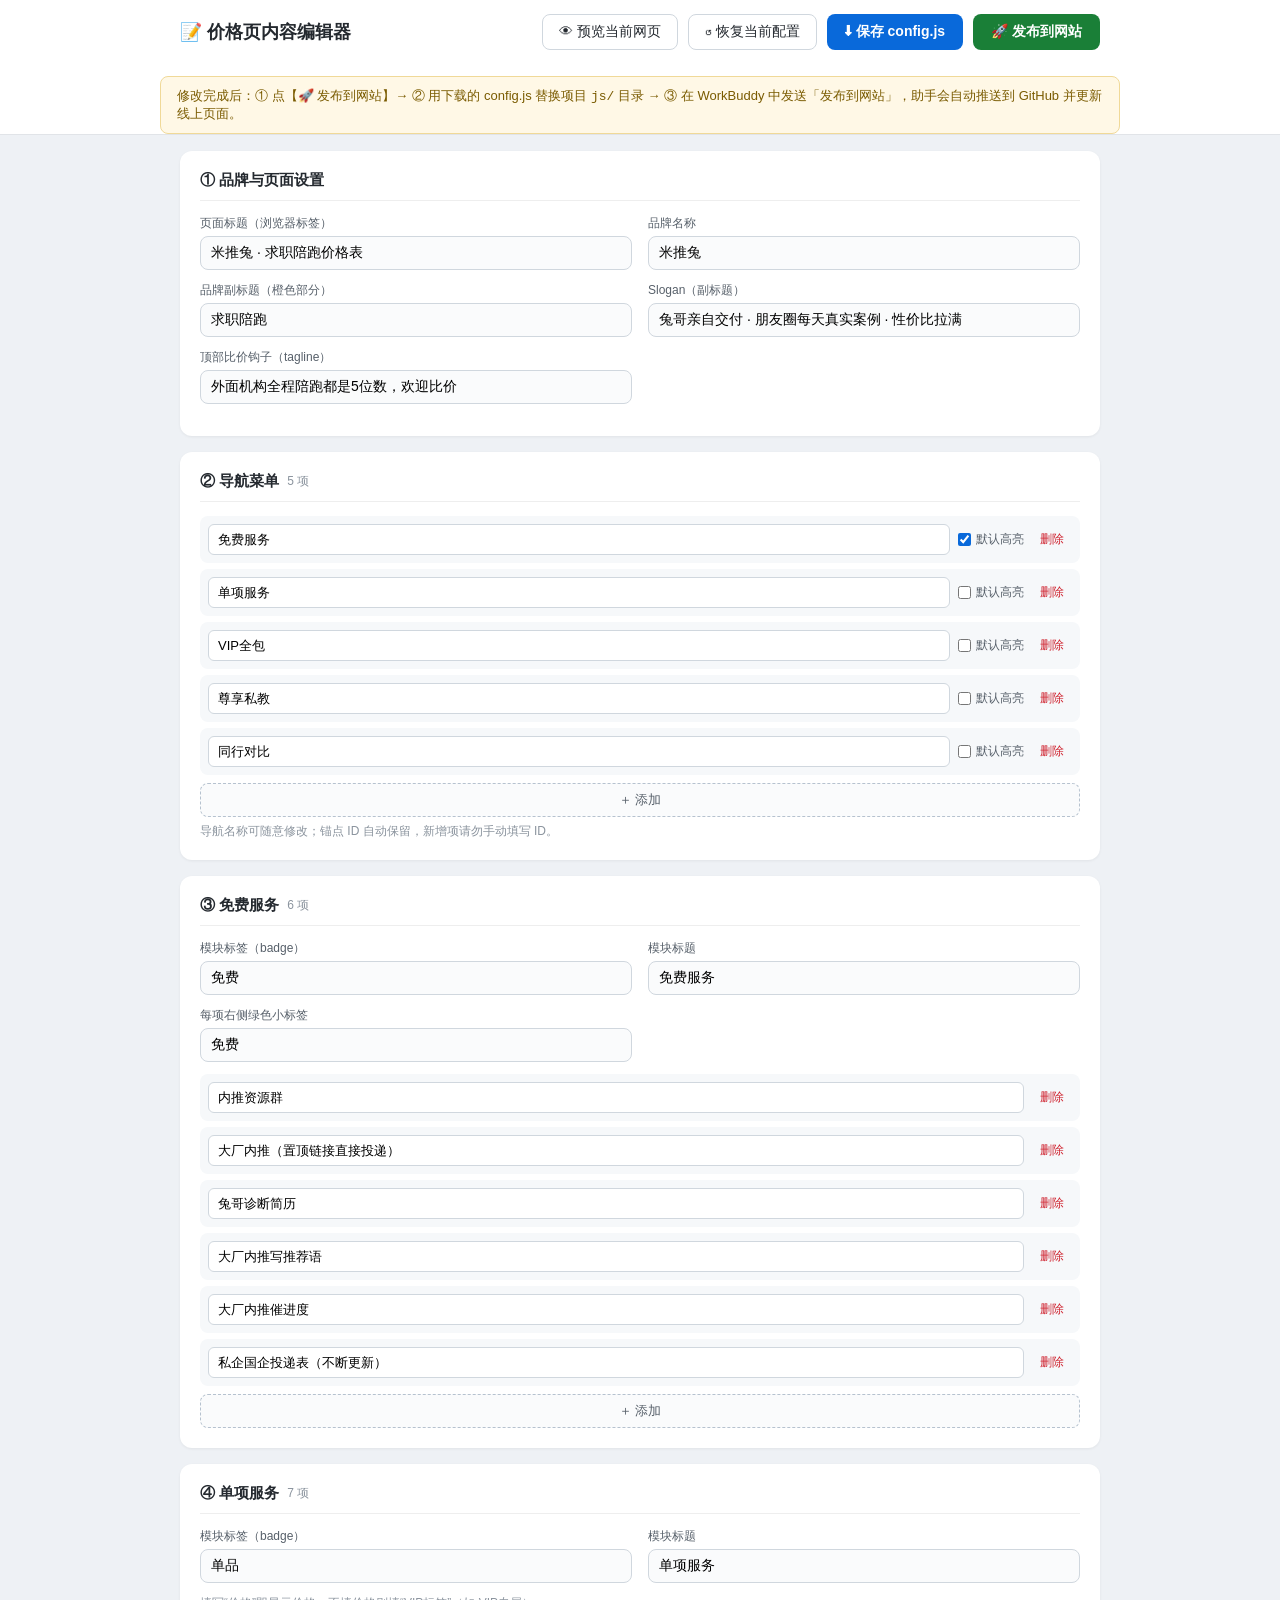
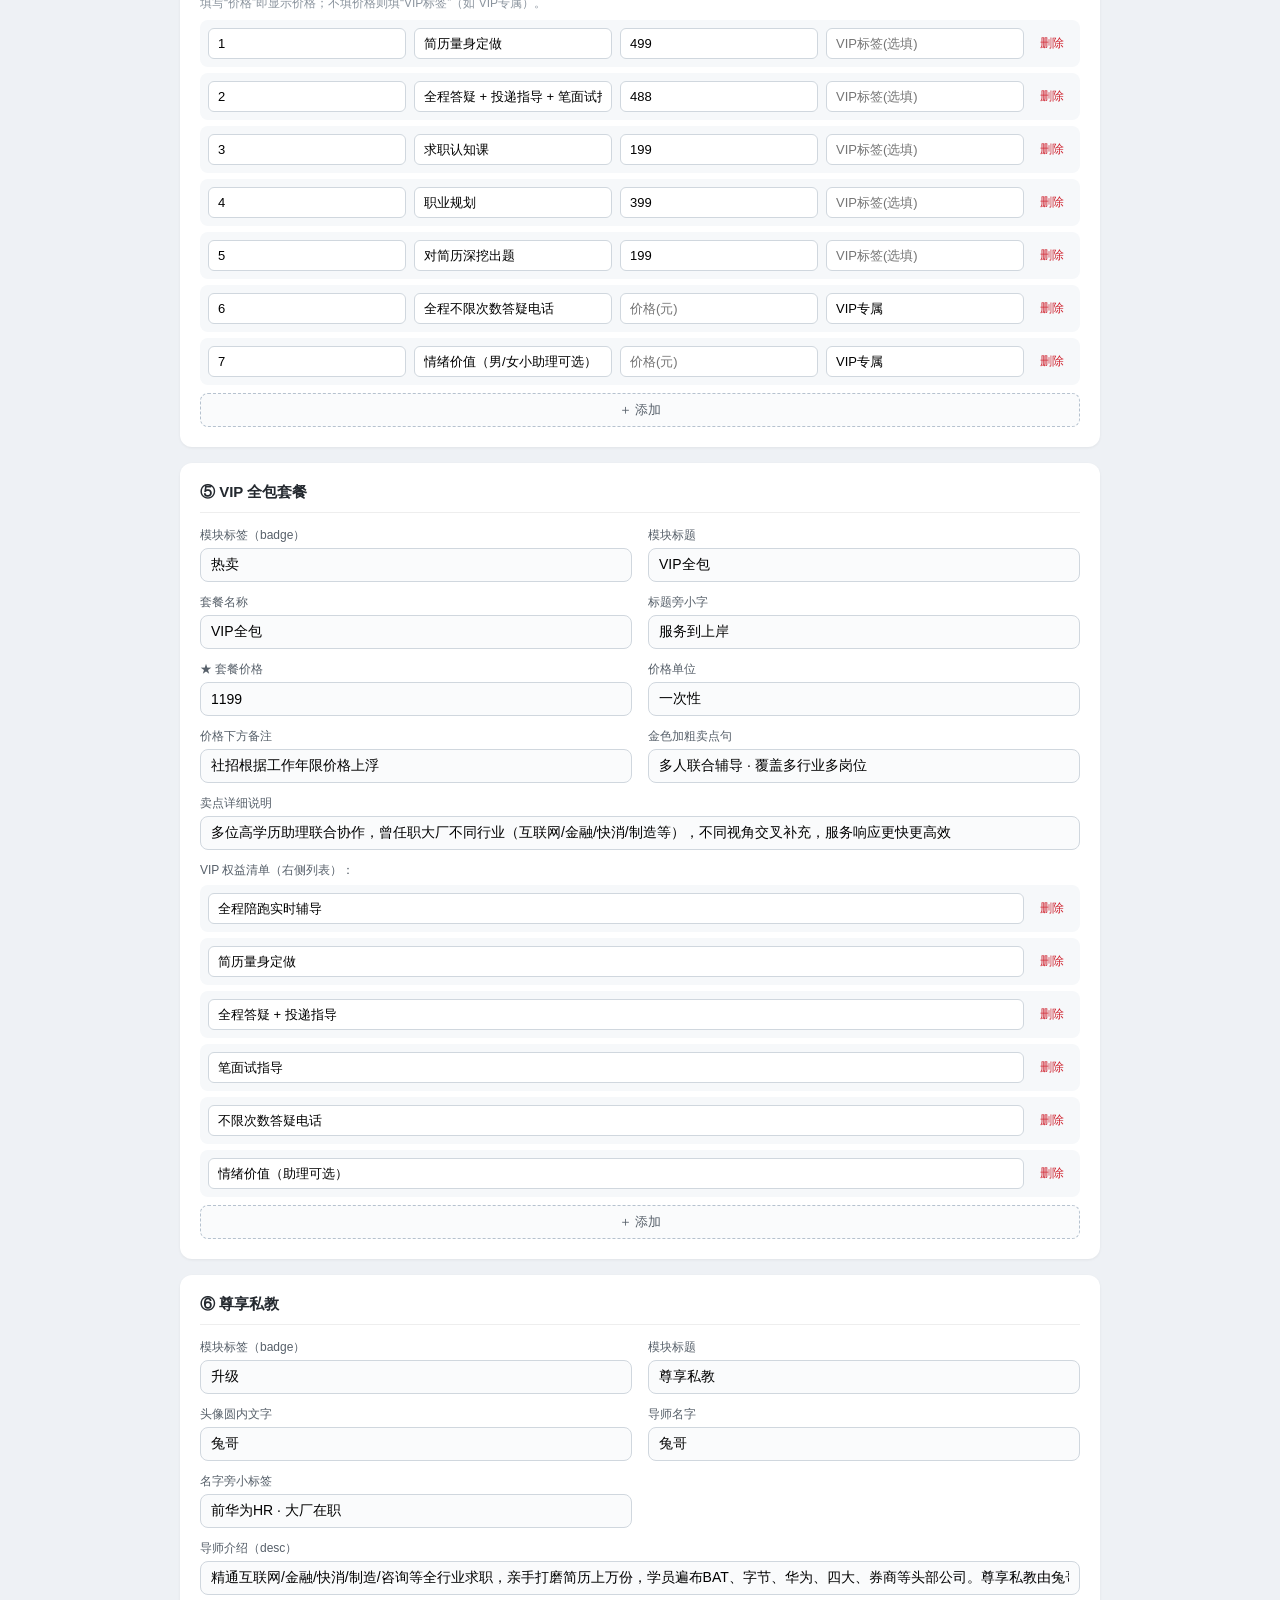
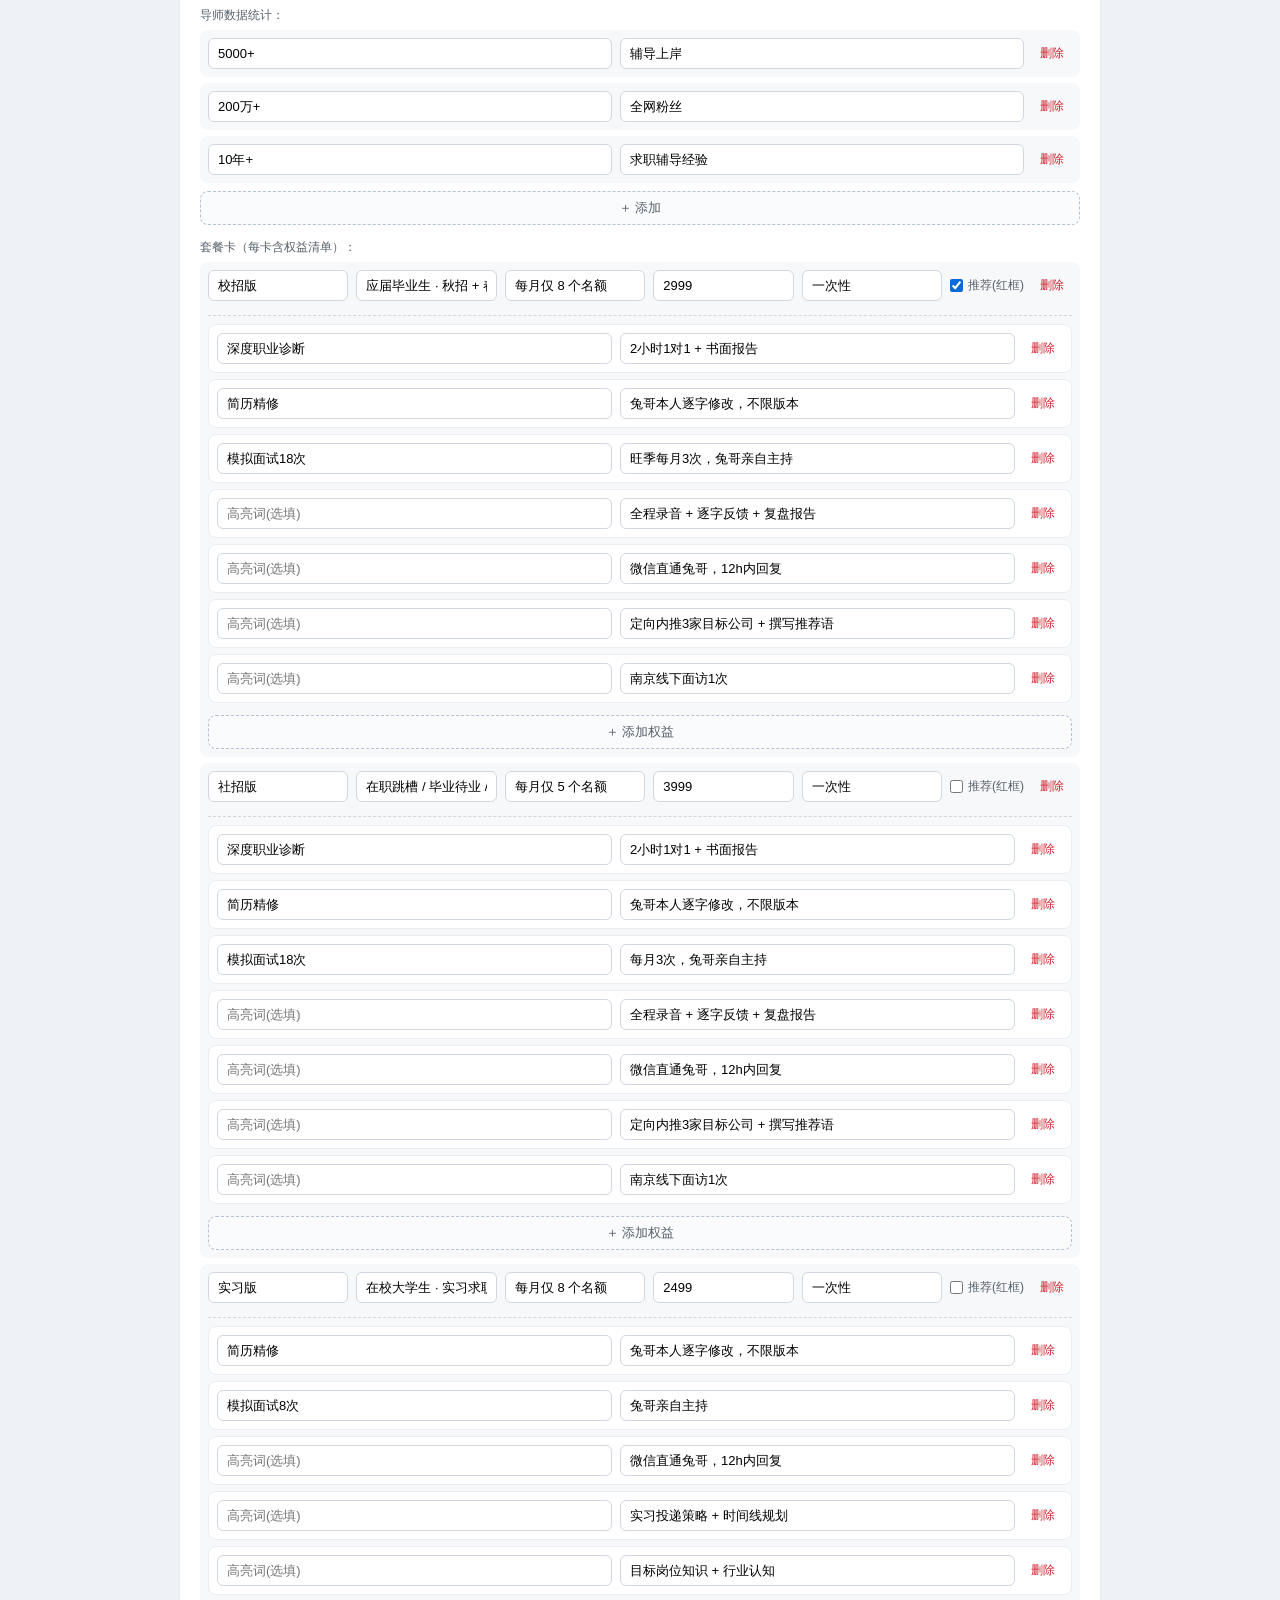
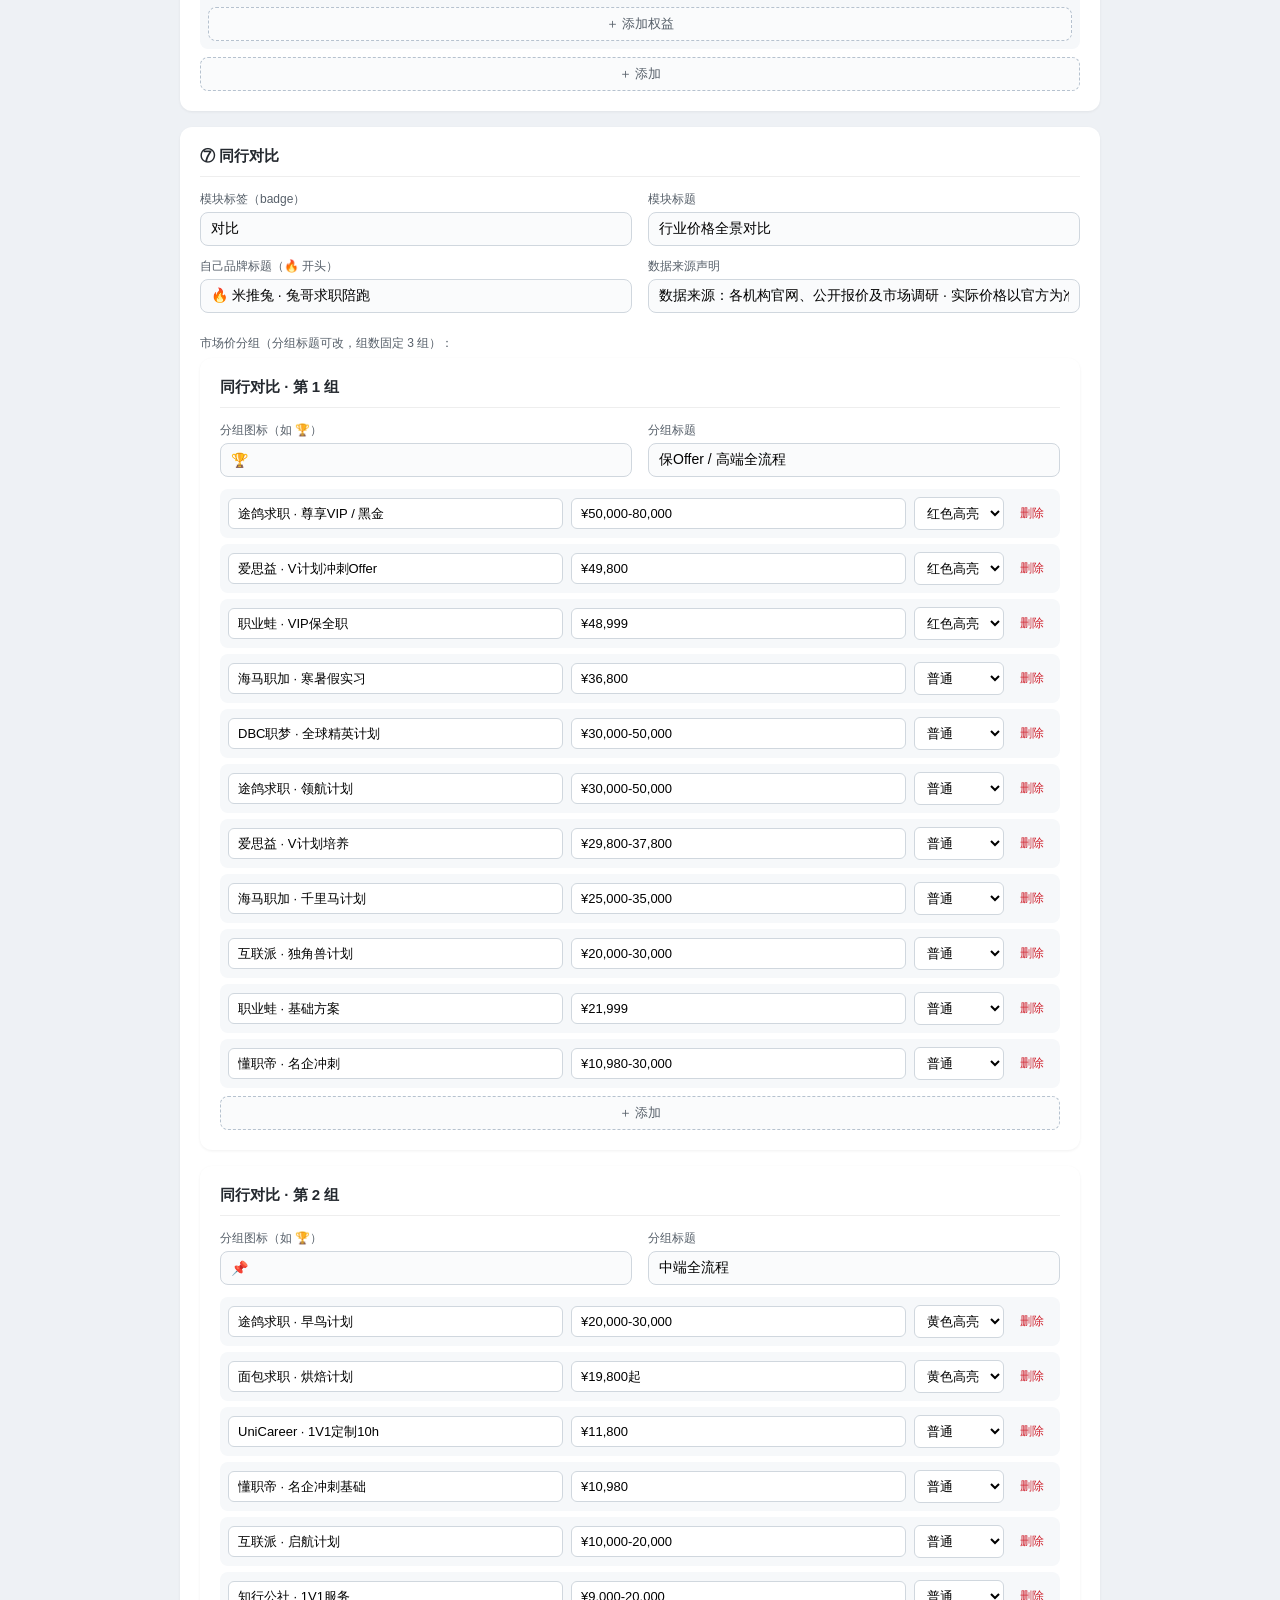
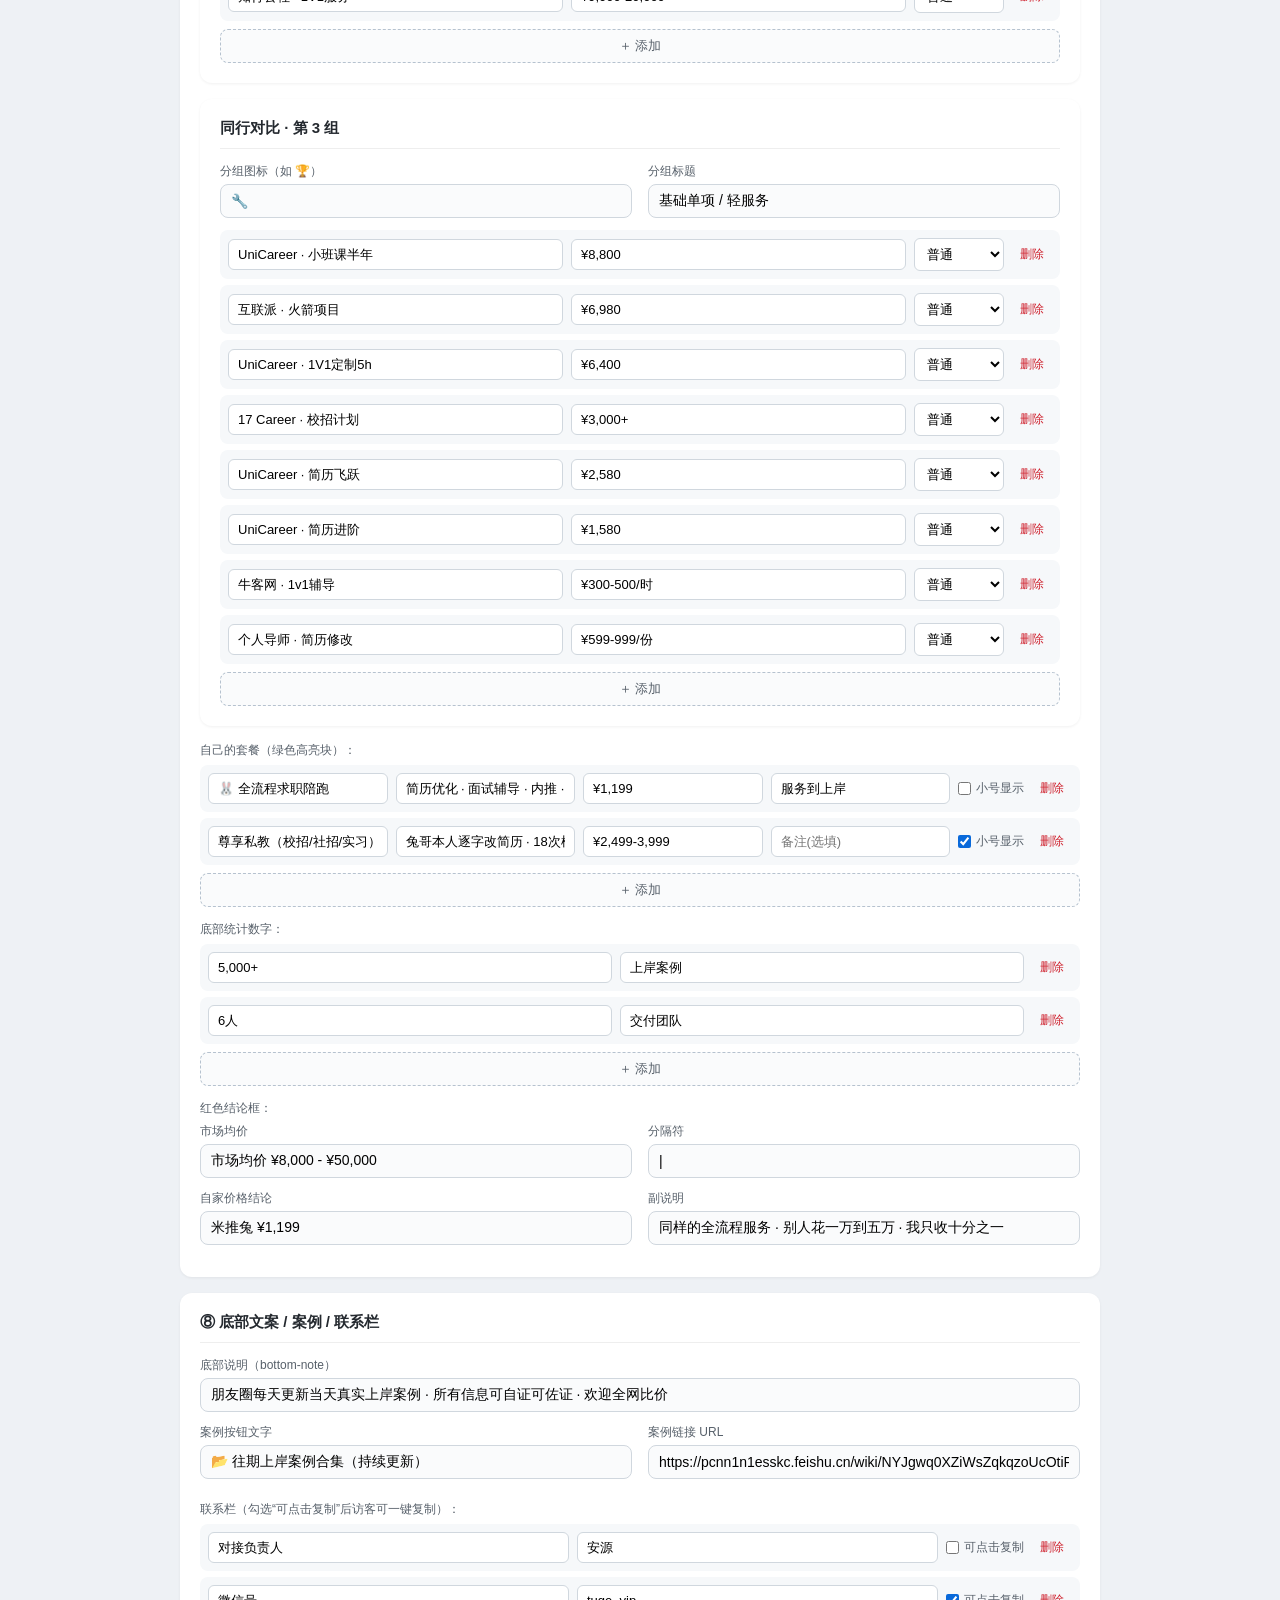
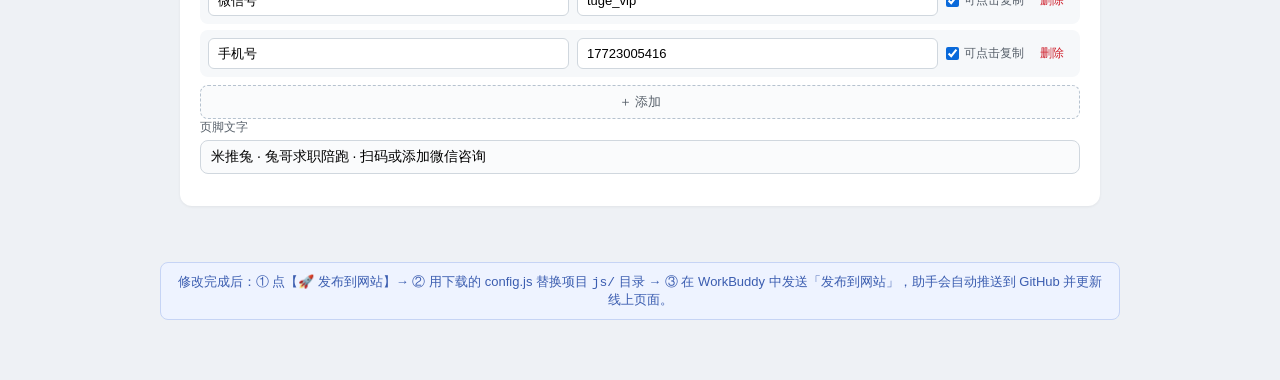
==== admin.html @ 8339d7bf "初始发布：求职服务价格页（内容/样式/交互分离 + 可视化编辑器）" ====
<!DOCTYPE html>
<html lang="zh-CN">
<head>
<meta charset="UTF-8">
<meta name="viewport" content="width=device-width, initial-scale=1.0">
<title>价格页 · 内容编辑器</title>
<style>
  * { margin: 0; padding: 0; box-sizing: border-box; }
  body { font-family: -apple-system, BlinkMacSystemFont, 'PingFang SC', 'Microsoft YaHei', sans-serif; background: #eef1f5; color: #24292f; padding-bottom: 60px; }
  .topbar { background: #fff; border-bottom: 1px solid #e1e4e8; position: sticky; top: 0; z-index: 10; }
  .topbar-inner { max-width: 960px; margin: 0 auto; padding: 14px 20px; display: flex; align-items: center; justify-content: space-between; gap: 12px; flex-wrap: wrap; }
  .topbar h1 { font-size: 18px; font-weight: 700; }
  .actions { display: flex; gap: 10px; flex-wrap: wrap; }
  .hint { max-width: 960px; margin: 12px auto 0; padding: 10px 16px; background: #fff8e6; border: 1px solid #f0d998; border-radius: 8px; font-size: 13px; color: #7a5b00; }
  .hint.bottom { margin: 24px auto 0; text-align: center; background: #eef3ff; border-color: #c6d4f5; color: #3b5db0; }
  main { max-width: 960px; margin: 0 auto; padding: 16px 20px; }
  .card { background: #fff; border-radius: 12px; padding: 20px; margin-bottom: 16px; box-shadow: 0 1px 3px rgba(0,0,0,0.06); }
  .card h2 { font-size: 15px; font-weight: 700; margin-bottom: 14px; padding-bottom: 10px; border-bottom: 1px solid #eee; display: flex; align-items: center; gap: 8px; }
  .card h2 .count { font-size: 12px; color: #8b949e; font-weight: 400; }
  .f-row { margin-bottom: 12px; }
  .f-row label { display: block; font-size: 12px; color: #57606a; margin-bottom: 4px; }
  .f-row input[type="text"], .f-row input[type="number"], .f-row input[type="url"] { width: 100%; padding: 8px 10px; border: 1px solid #d0d7de; border-radius: 8px; font-size: 14px; background: #fafbfc; }
  .f-row input:focus { outline: none; border-color: #0969da; background: #fff; box-shadow: 0 0 0 3px rgba(9,105,218,0.12); }
  .f-grid { display: grid; grid-template-columns: 1fr 1fr; gap: 0 16px; }
  .arr-item { display: flex; gap: 8px; align-items: center; background: #f6f8fa; border-radius: 8px; padding: 8px; margin-bottom: 6px; flex-wrap: wrap; }
  .arr-item input[type="text"], .arr-item input[type="number"] { flex: 1; min-width: 90px; padding: 7px 9px; border: 1px solid #d0d7de; border-radius: 6px; font-size: 13px; background: #fff; }
  .arr-item select { padding: 7px 8px; border: 1px solid #d0d7de; border-radius: 6px; font-size: 13px; background: #fff; }
  .arr-item .chk { display: inline-flex; align-items: center; gap: 5px; font-size: 12px; color: #57606a; white-space: nowrap; }
  .arr-item .chk input { accent-color: #0969da; }
  .arr-item .id-tag { font-size: 11px; color: #8b949e; background: #eaeef2; padding: 3px 8px; border-radius: 5px; white-space: nowrap; }
  .arr-item .del { border: none; background: none; color: #cf222e; font-size: 12px; cursor: pointer; padding: 4px 8px; border-radius: 6px; white-space: nowrap; }
  .arr-item .del:hover { background: #ffeef0; }
  .arr-item .nest { width: 100%; margin-top: 6px; padding-top: 8px; border-top: 1px dashed #d0d7de; }
  .arr-item .nest .arr-item { background: #fff; border: 1px solid #eaeef2; }
  .add { width: 100%; margin-top: 2px; padding: 7px; border: 1px dashed #b6c2cf; border-radius: 8px; background: #fafbfc; color: #57606a; font-size: 13px; cursor: pointer; }
  .add:hover { border-color: #0969da; color: #0969da; background: #f3f8ff; }
  .add.sub { margin-top: 6px; }
  button.primary { background: #0969da; color: #fff; border: none; padding: 9px 18px; border-radius: 8px; font-size: 14px; font-weight: 600; cursor: pointer; }
  button.primary:hover { background: #0860c9; }
  button.publish { background: #1a7f37; color: #fff; border: none; padding: 9px 18px; border-radius: 8px; font-size: 14px; font-weight: 600; cursor: pointer; }
  button.publish:hover { background: #116d2f; }
  button.secondary { background: #fff; color: #24292f; border: 1px solid #d0d7de; padding: 8px 16px; border-radius: 8px; font-size: 14px; cursor: pointer; }
  button.secondary:hover { background: #f6f8fa; }
  .errors { max-width: 960px; margin: 14px auto 0; padding: 12px 16px; background: #ffebe9; border: 1px solid #f6c1be; border-radius: 8px; font-size: 13px; color: #b62324; }
  .errors li { margin-left: 18px; line-height: 1.8; }
  .okmsg { max-width: 960px; margin: 14px auto 0; padding: 12px 16px; background: #dafbe1; border: 1px solid #aceebb; border-radius: 8px; font-size: 13px; color: #1a7f37; line-height: 1.9; }
  .okmsg code { background: #f0f5f1; padding: 1px 6px; border-radius: 4px; font-size: 12px; }
  @media (max-width: 640px) { .f-grid { grid-template-columns: 1fr; } .arr-item input { min-width: 100%; } }
</style>
</head>
<body>

<header class="topbar">
  <div class="topbar-inner">
    <h1>📝 价格页内容编辑器</h1>
    <div class="actions">
      <button type="button" id="btnPreview" class="secondary">👁 预览当前网页</button>
      <button type="button" id="btnRestore" class="secondary">↺ 恢复当前配置</button>
      <button type="button" id="btnGenerate" class="primary">⬇ 保存 config.js</button>
      <button type="button" id="btnPublish" class="publish">🚀 发布到网站</button>
    </div>
  </div>
  <div class="hint">修改完成后：① 点【🚀 发布到网站】→ ② 用下载的 config.js 替换项目 <code>js/</code> 目录 → ③ 在 WorkBuddy 中发送「发布到网站」，助手会自动推送到 GitHub 并更新线上页面。</div>
</header>

<div id="errors" class="errors" hidden></div>
<div id="okmsg" class="okmsg" hidden></div>

<main id="form"></main>

<footer class="hint bottom">修改完成后：① 点【🚀 发布到网站】→ ② 用下载的 config.js 替换项目 <code>js/</code> 目录 → ③ 在 WorkBuddy 中发送「发布到网站」，助手会自动推送到 GitHub 并更新线上页面。</footer>

<script src="js/config.js"></script>
<script src="js/admin.js"></script>
</body>
</html>
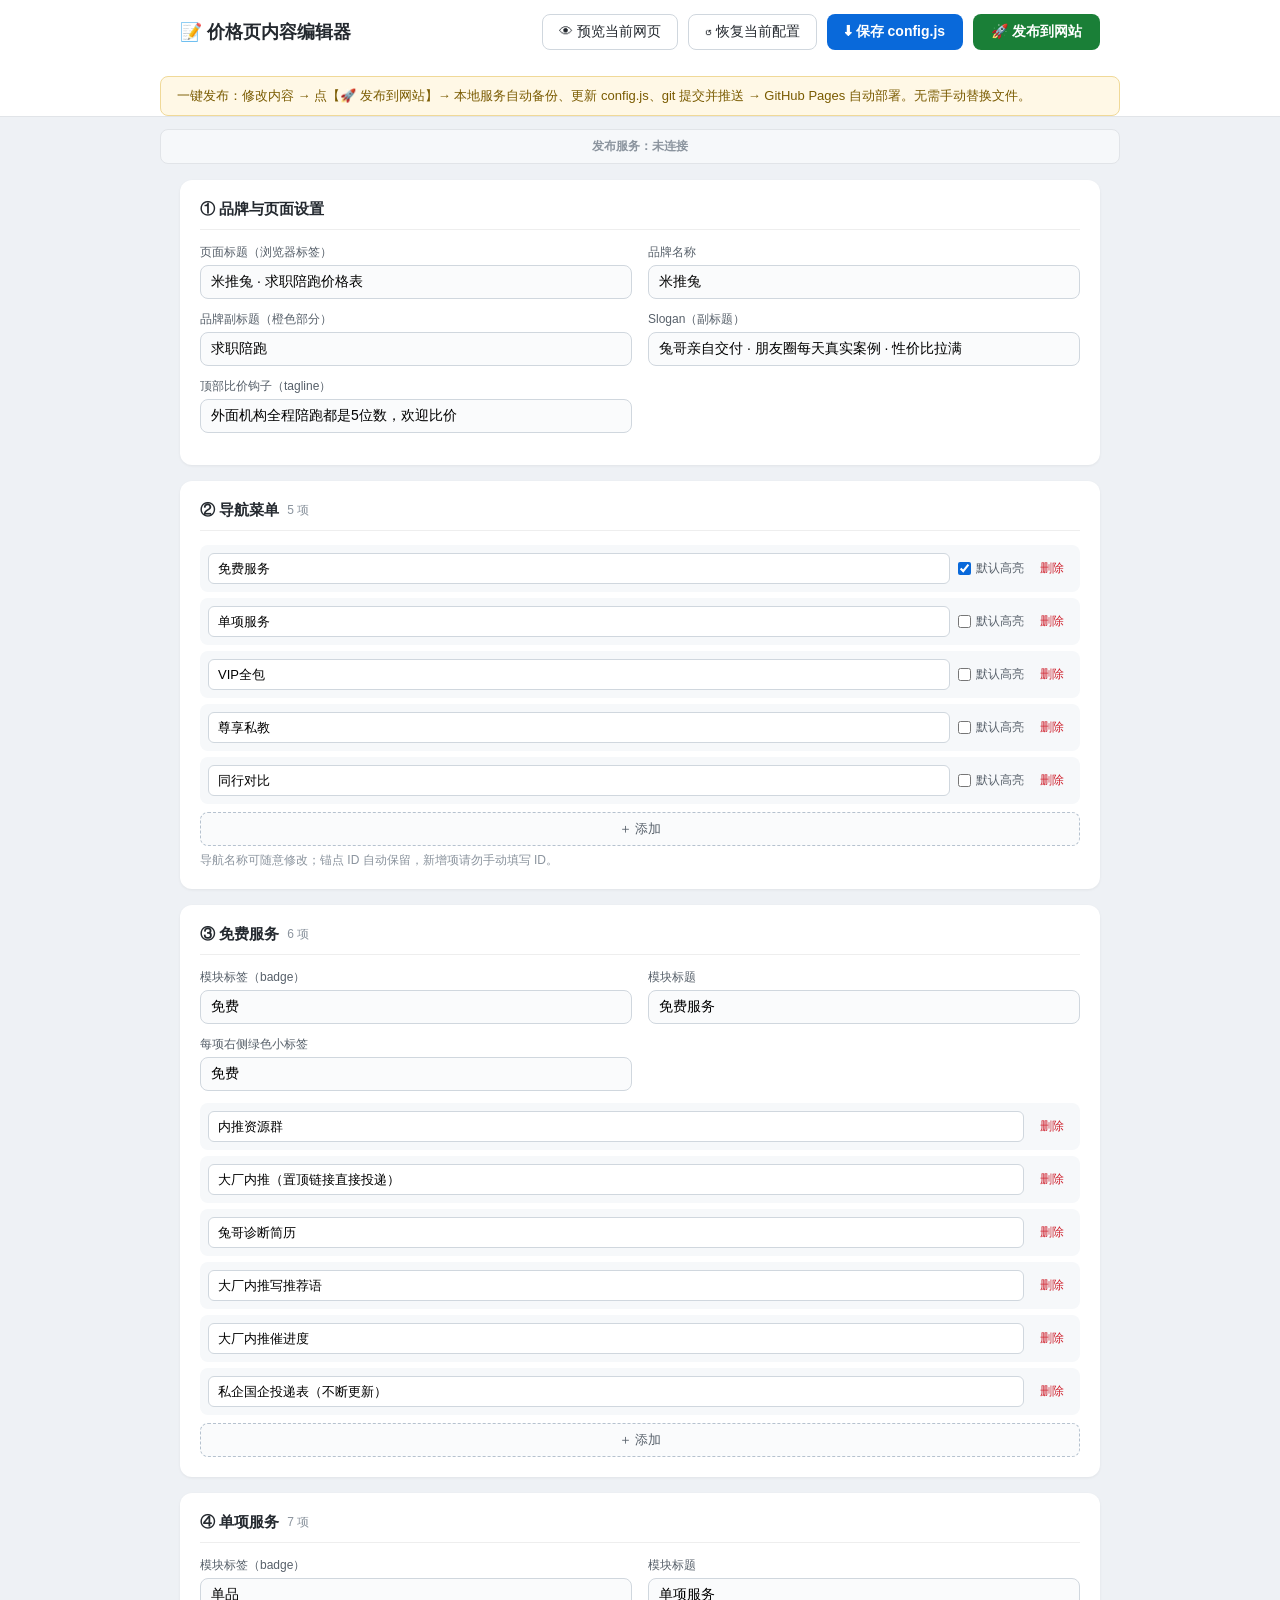
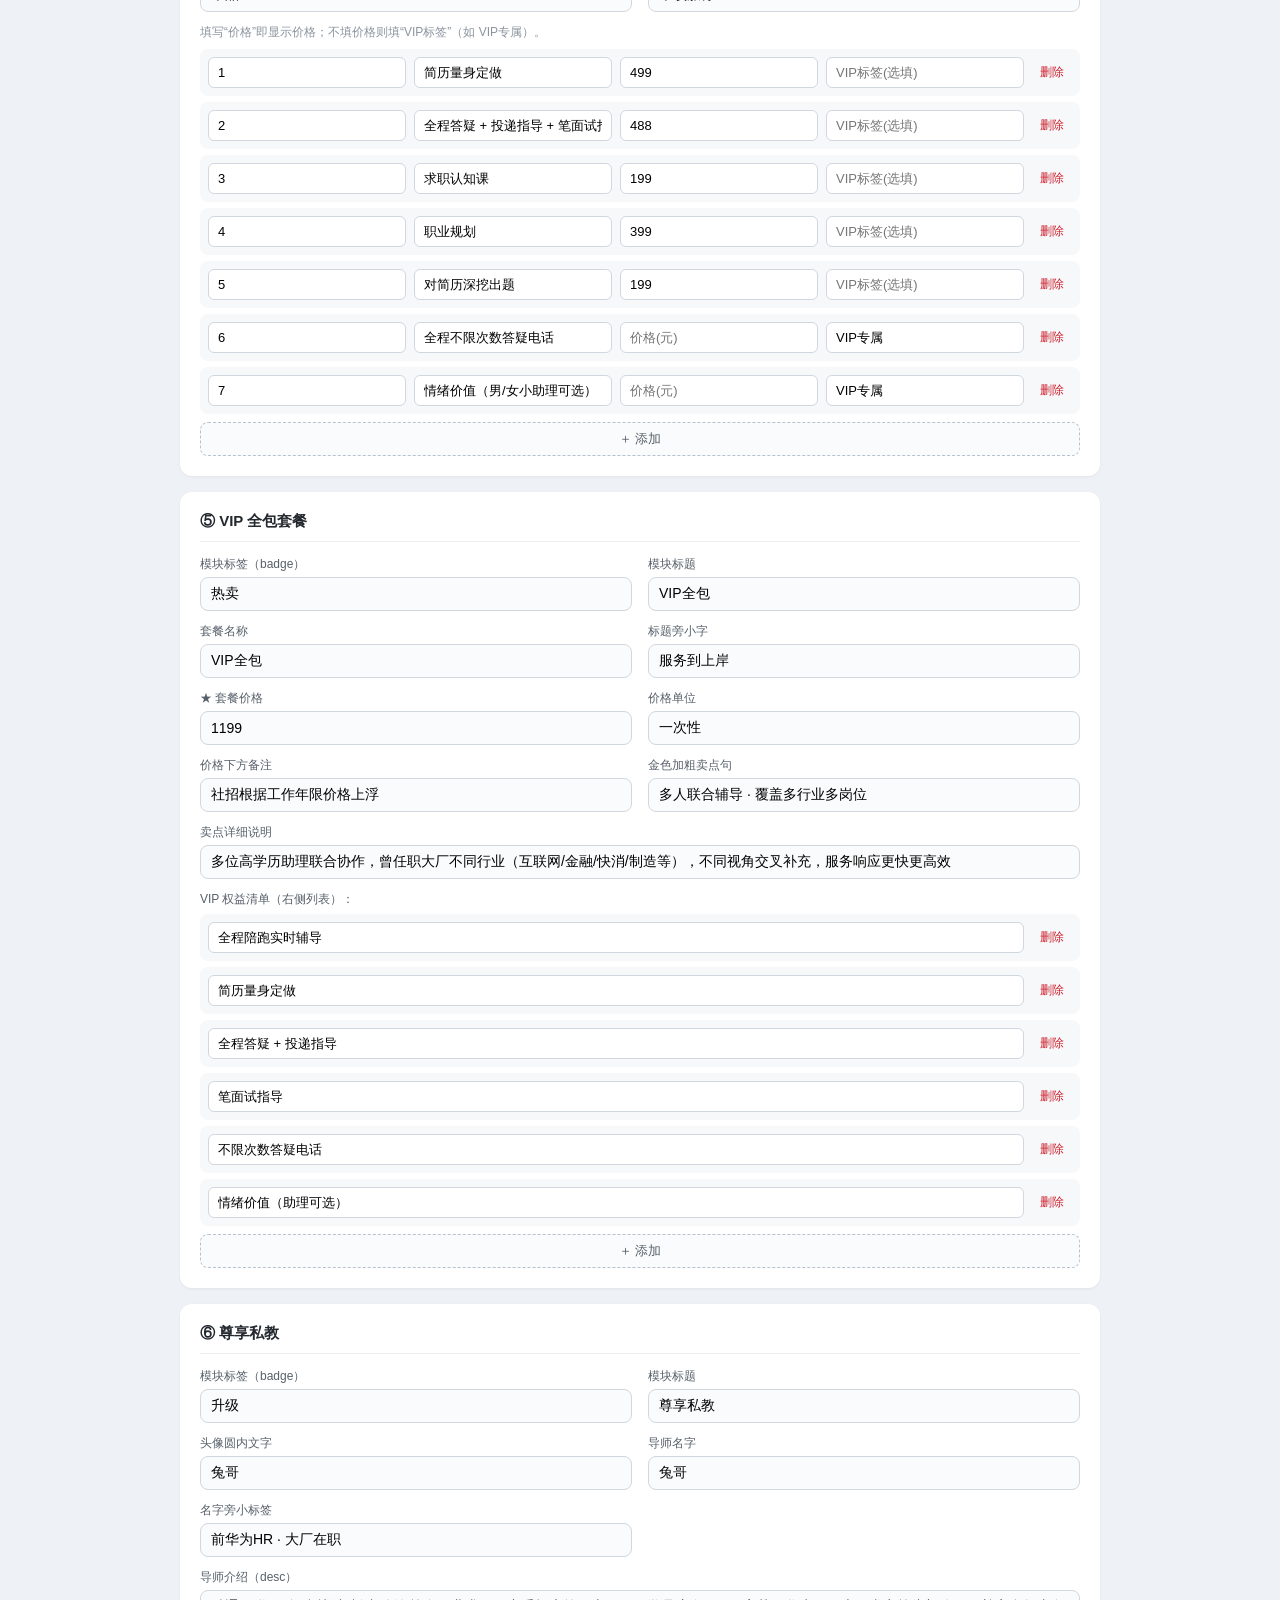
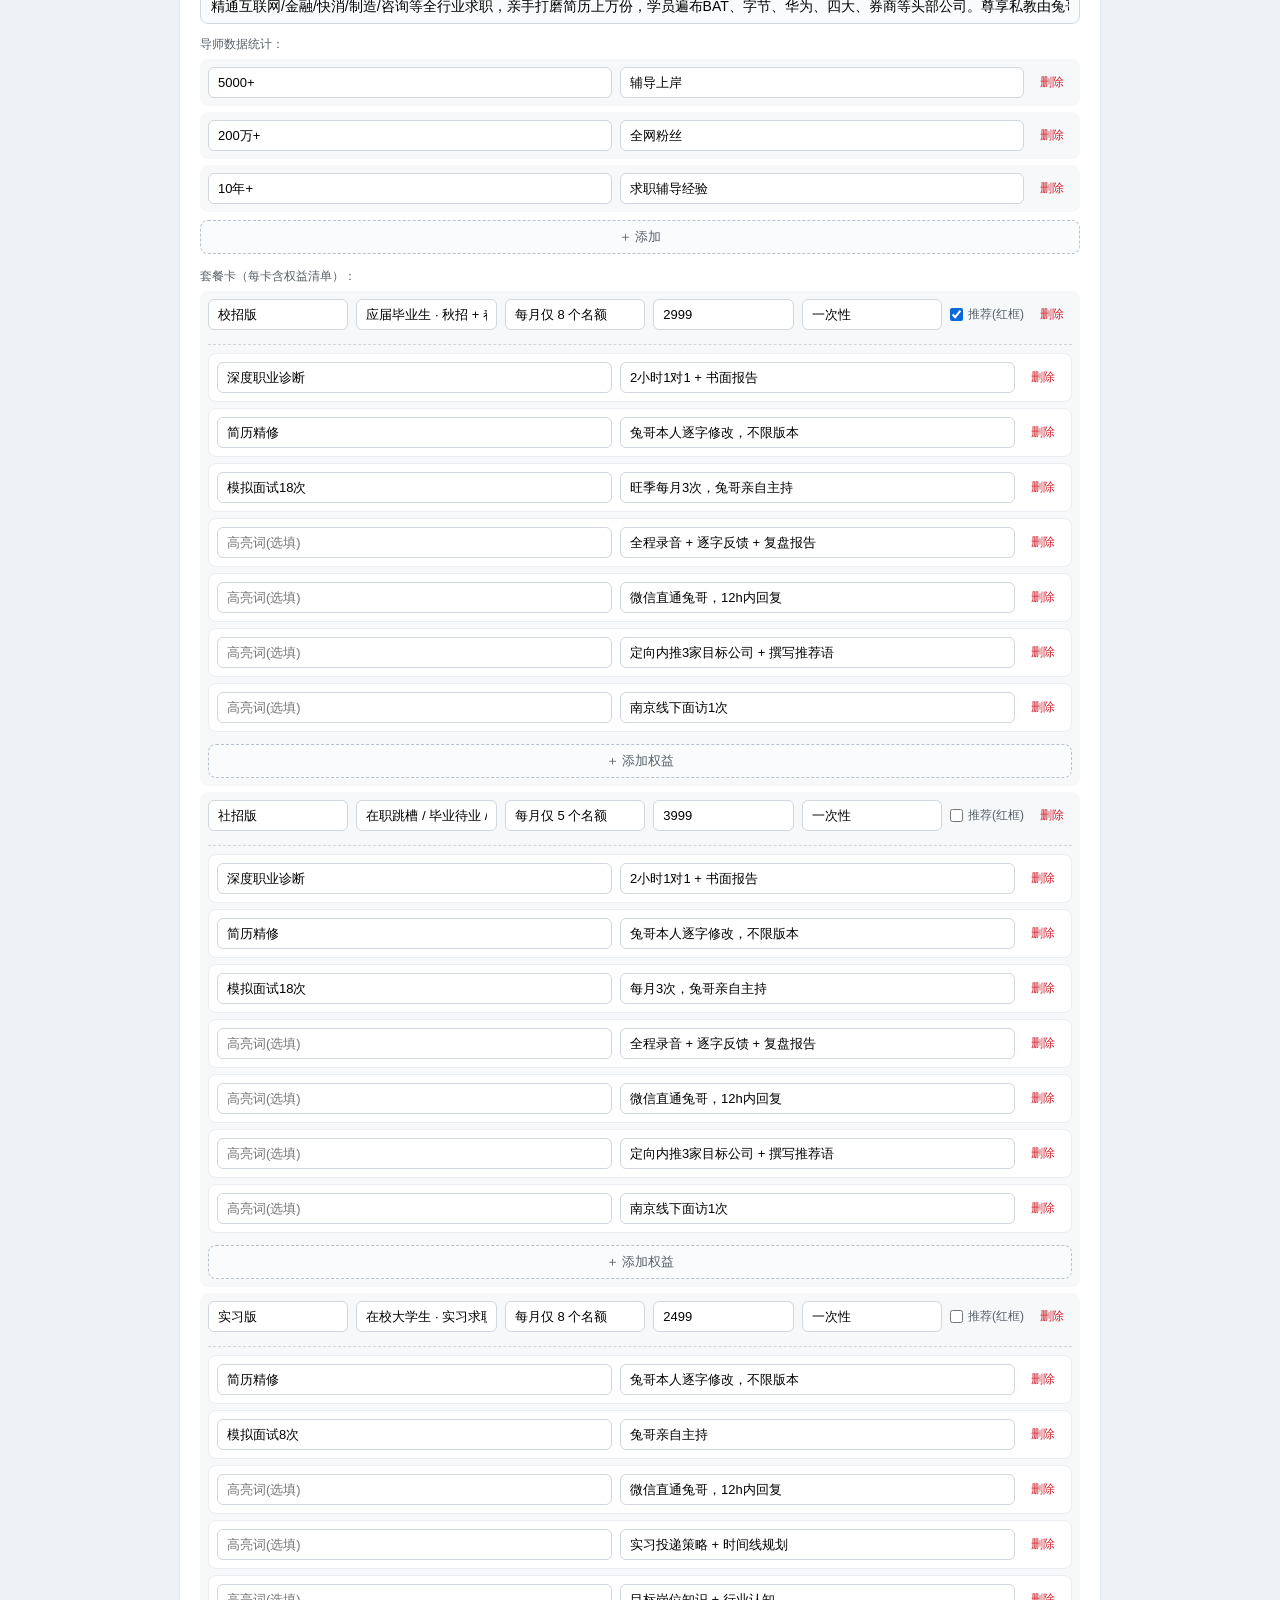
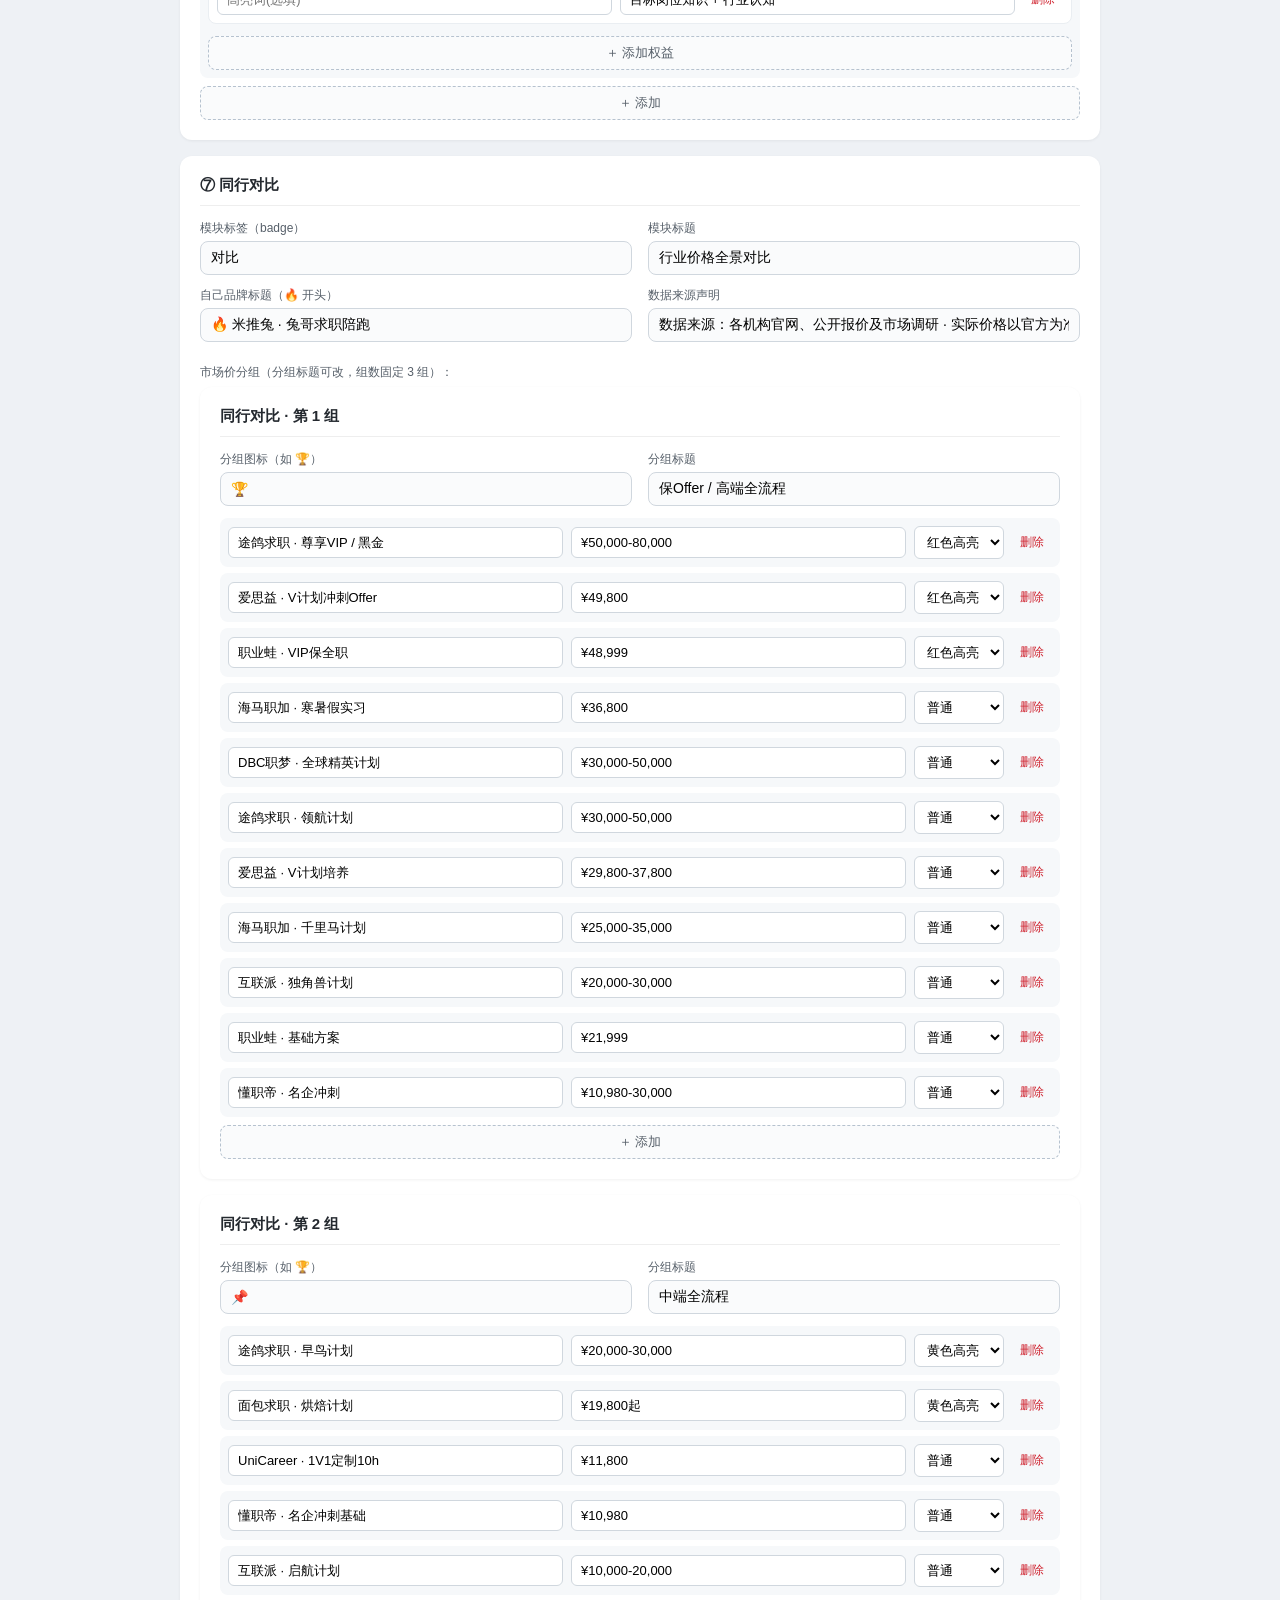
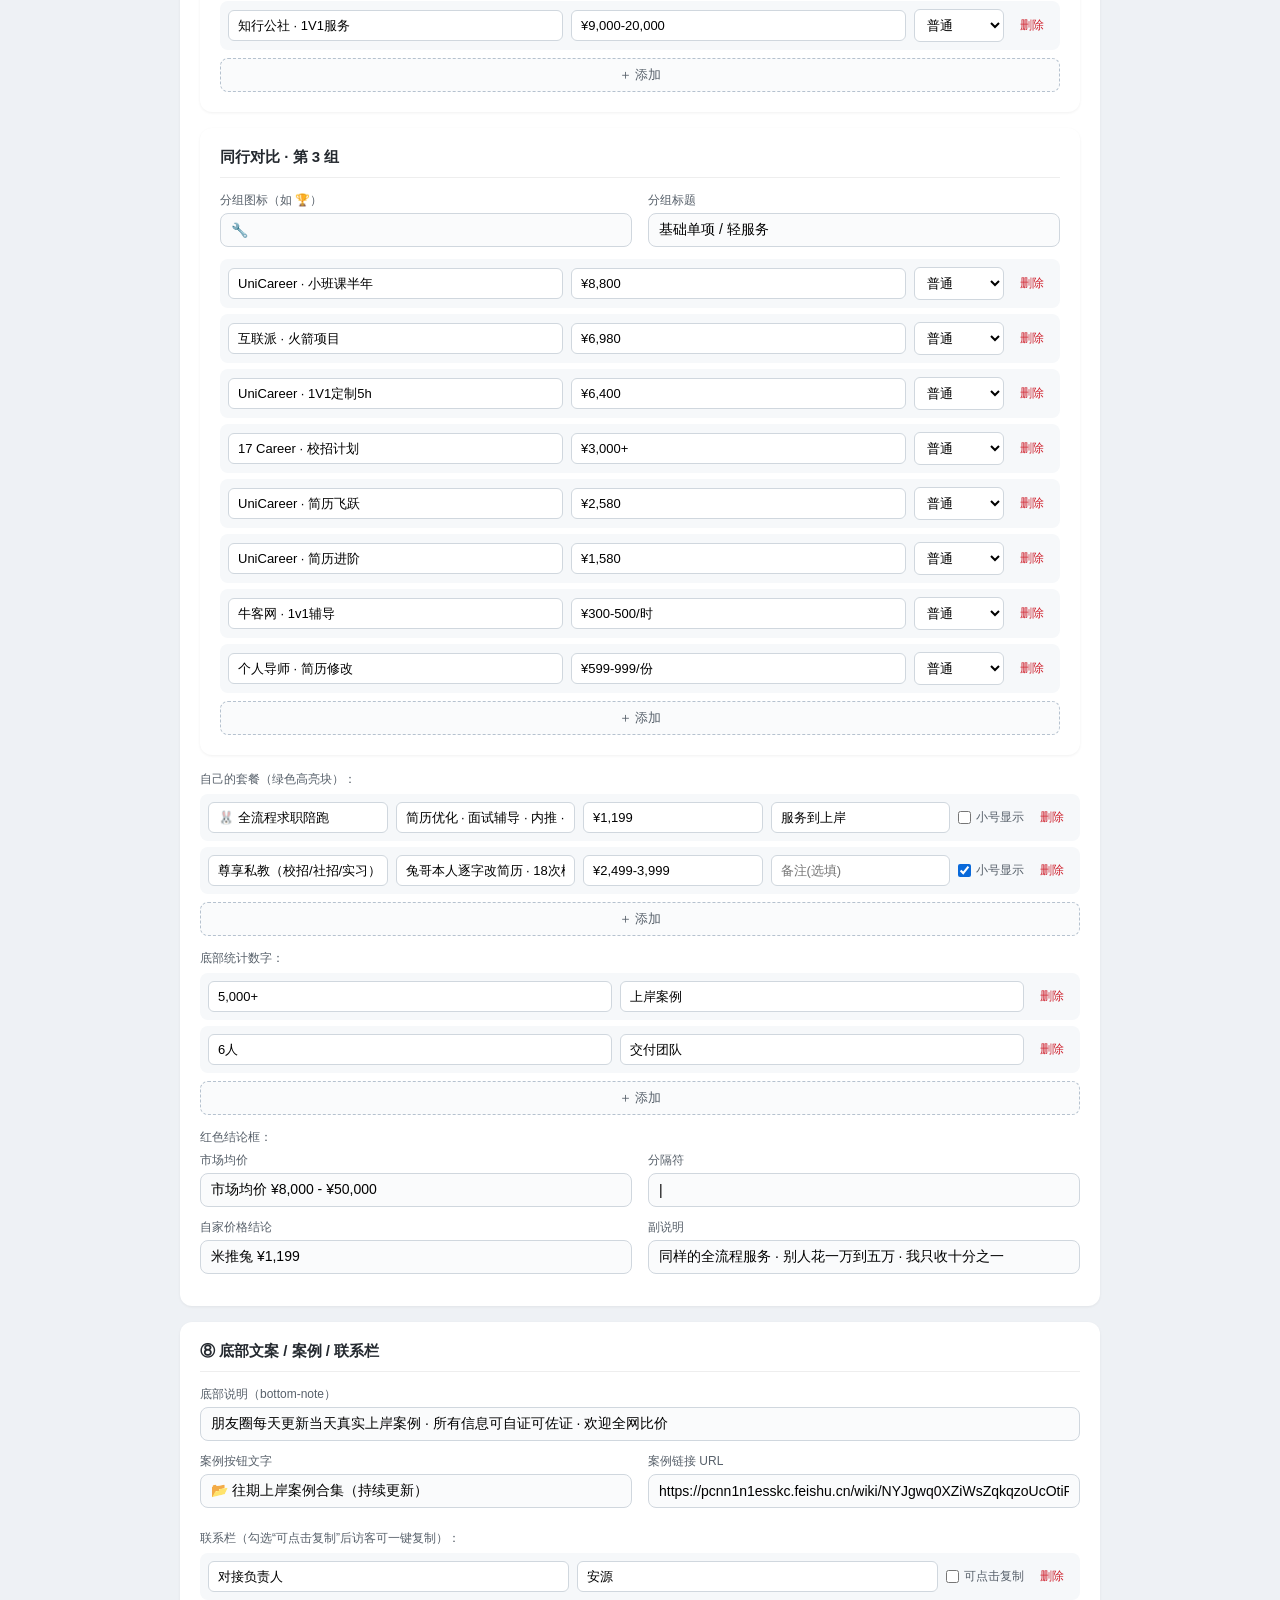
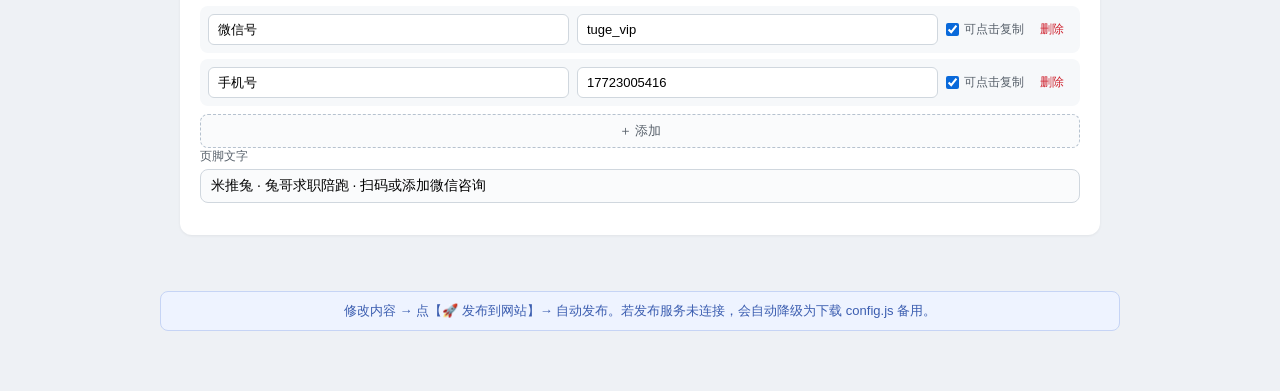
==== commit 9683fb62: "一键发布：本地发布服务 + admin 联动（备份/写入/git push/Pages 状态）" ====
--- a/admin.html
+++ b/admin.html
@@ -45,6 +45,9 @@
   .errors li { margin-left: 18px; line-height: 1.8; }
   .okmsg { max-width: 960px; margin: 14px auto 0; padding: 12px 16px; background: #dafbe1; border: 1px solid #aceebb; border-radius: 8px; font-size: 13px; color: #1a7f37; line-height: 1.9; }
   .okmsg code { background: #f0f5f1; padding: 1px 6px; border-radius: 4px; font-size: 12px; }
+  .svc-status { max-width: 960px; margin: 12px auto 0; padding: 8px 16px; border-radius: 8px; font-size: 12px; font-weight: 600; text-align: center; }
+  .svc-status.on { background: #e6f4ea; color: #1a7f37; border: 1px solid #b8e0c2; }
+  .svc-status.off { background: #f6f8fa; color: #8b949e; border: 1px solid #e1e4e8; }
   @media (max-width: 640px) { .f-grid { grid-template-columns: 1fr; } .arr-item input { min-width: 100%; } }
 </style>
 </head>
@@ -60,15 +63,16 @@
       <button type="button" id="btnPublish" class="publish">🚀 发布到网站</button>
     </div>
   </div>
-  <div class="hint">修改完成后：① 点【🚀 发布到网站】→ ② 用下载的 config.js 替换项目 <code>js/</code> 目录 → ③ 在 WorkBuddy 中发送「发布到网站」，助手会自动推送到 GitHub 并更新线上页面。</div>
+  <div class="hint">一键发布：修改内容 → 点【🚀 发布到网站】→ 本地服务自动备份、更新 config.js、git 提交并推送 → GitHub Pages 自动部署。无需手动替换文件。</div>
 </header>
 
+<div id="svcStatus" class="svc-status off">发布服务：检测中…</div>
 <div id="errors" class="errors" hidden></div>
 <div id="okmsg" class="okmsg" hidden></div>
 
 <main id="form"></main>
 
-<footer class="hint bottom">修改完成后：① 点【🚀 发布到网站】→ ② 用下载的 config.js 替换项目 <code>js/</code> 目录 → ③ 在 WorkBuddy 中发送「发布到网站」，助手会自动推送到 GitHub 并更新线上页面。</footer>
+<footer class="hint bottom">修改内容 → 点【🚀 发布到网站】→ 自动发布。若发布服务未连接，会自动降级为下载 config.js 备用。</footer>
 
 <script src="js/config.js"></script>
 <script src="js/admin.js"></script>
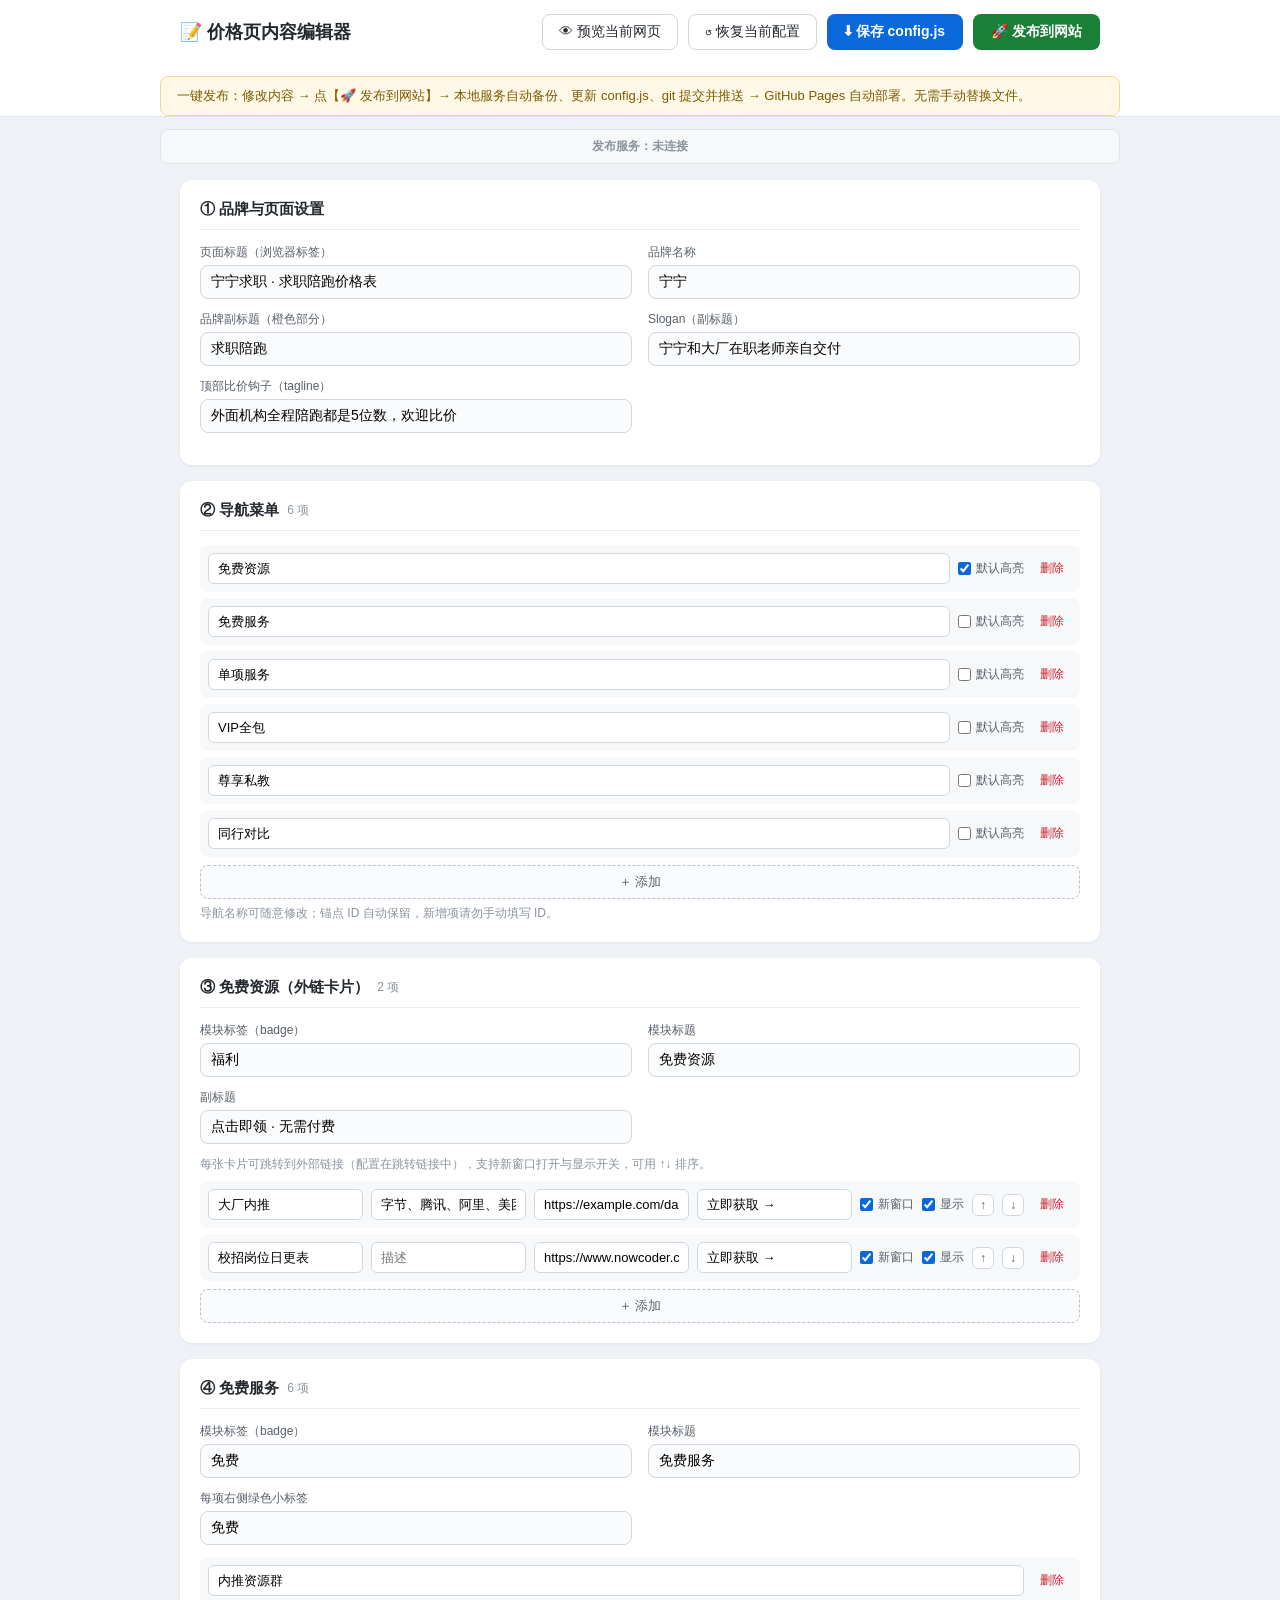
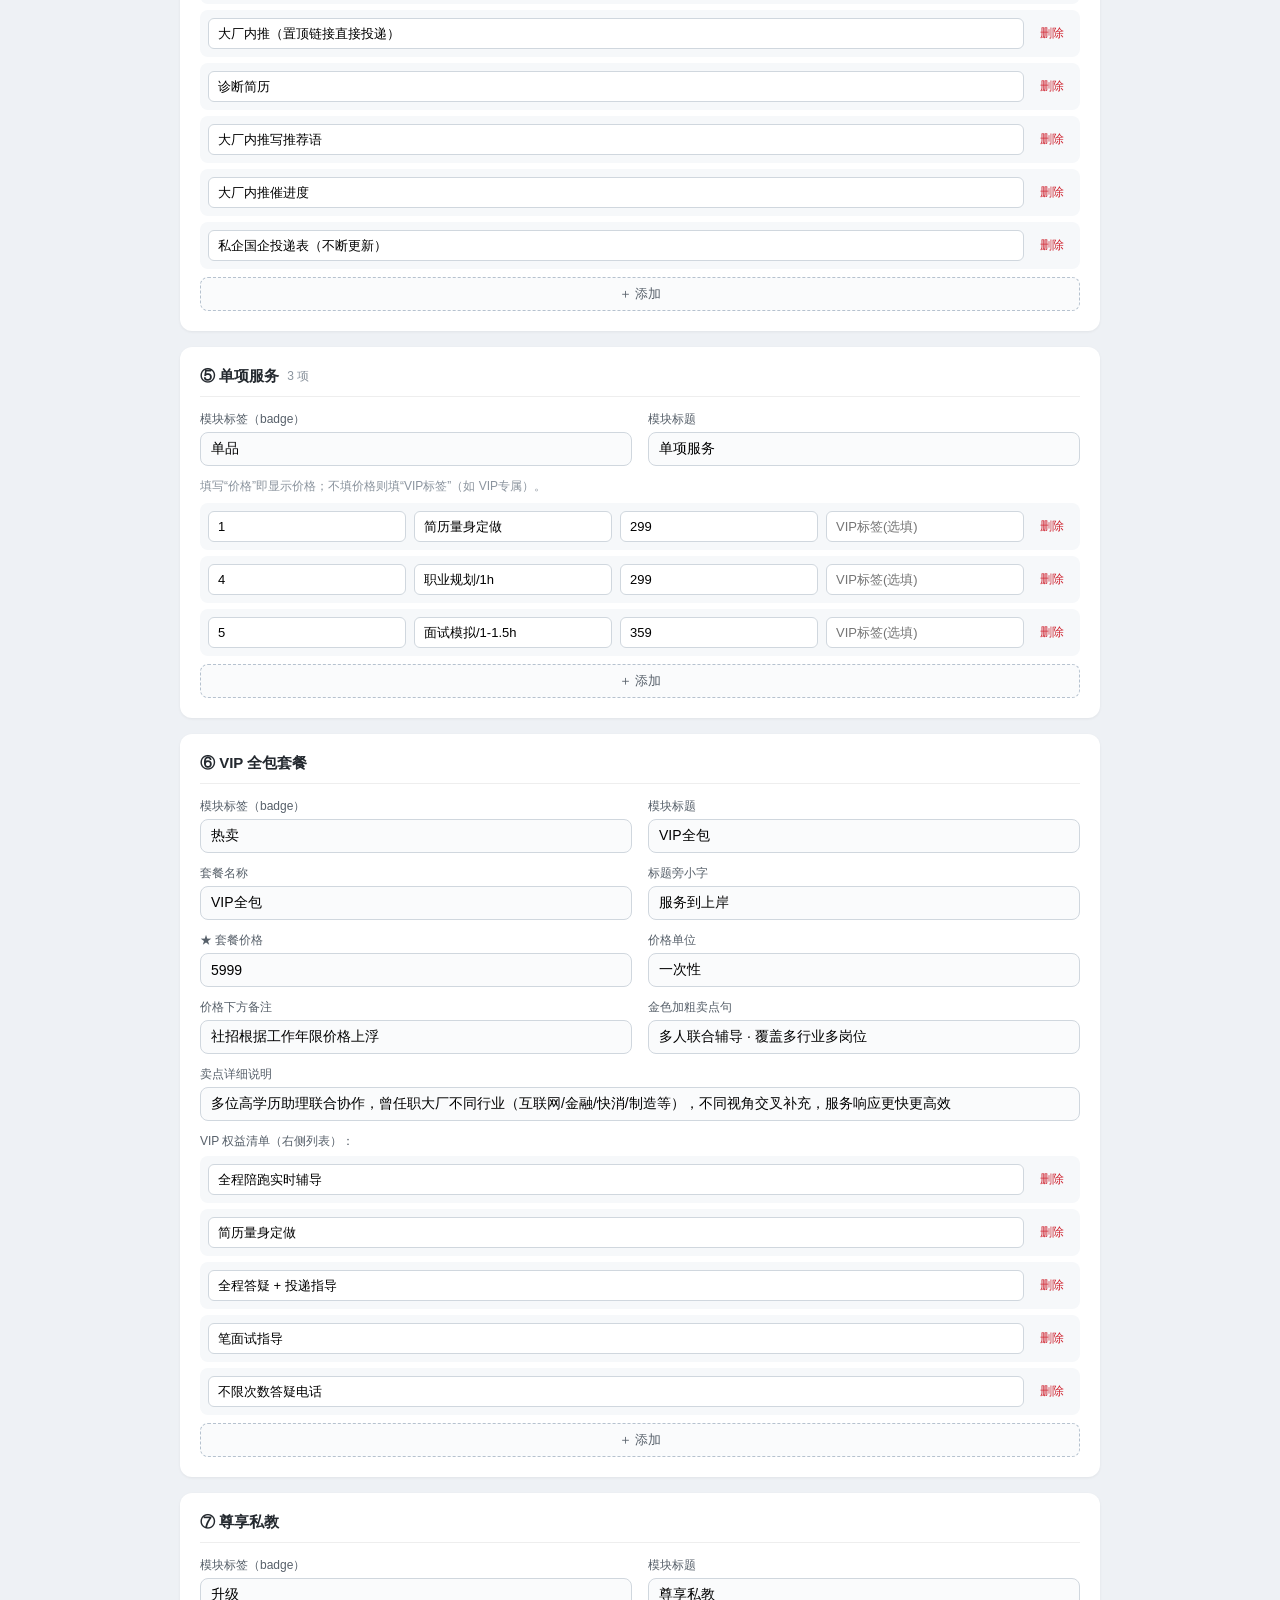
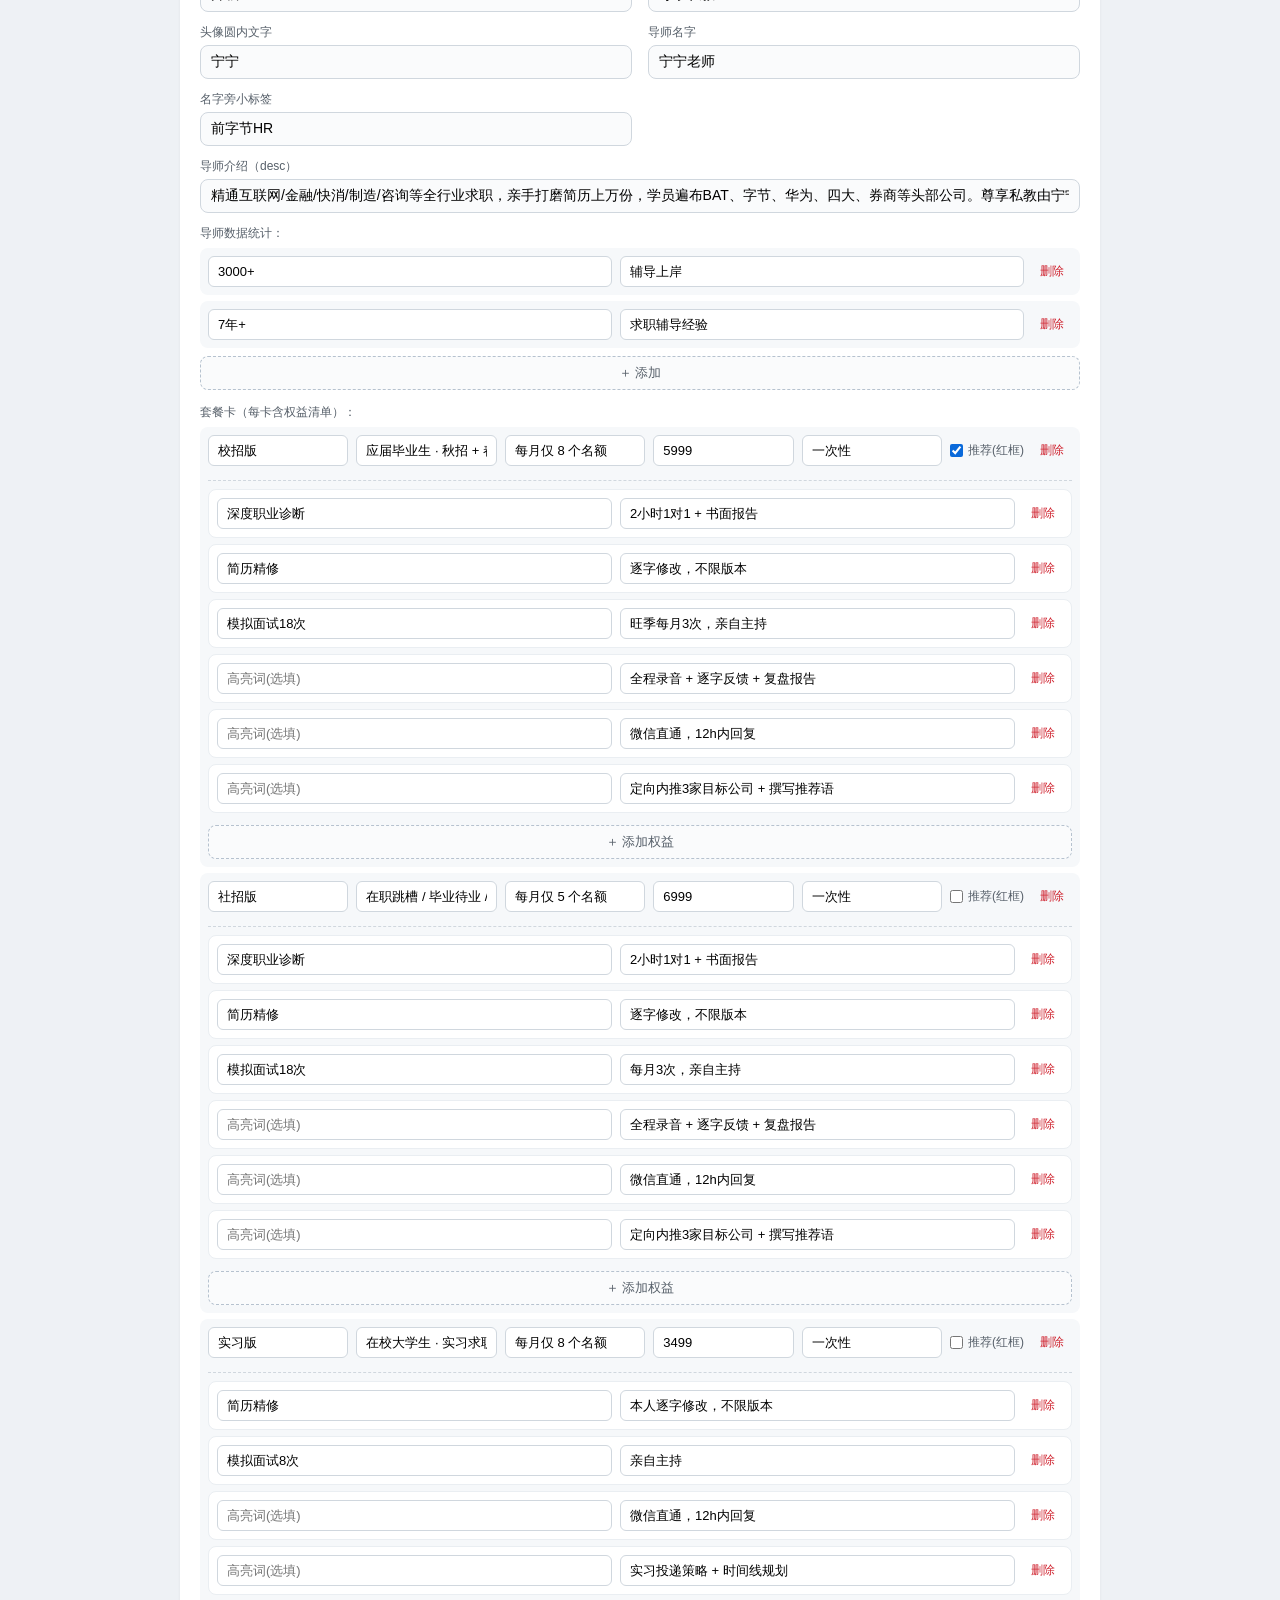
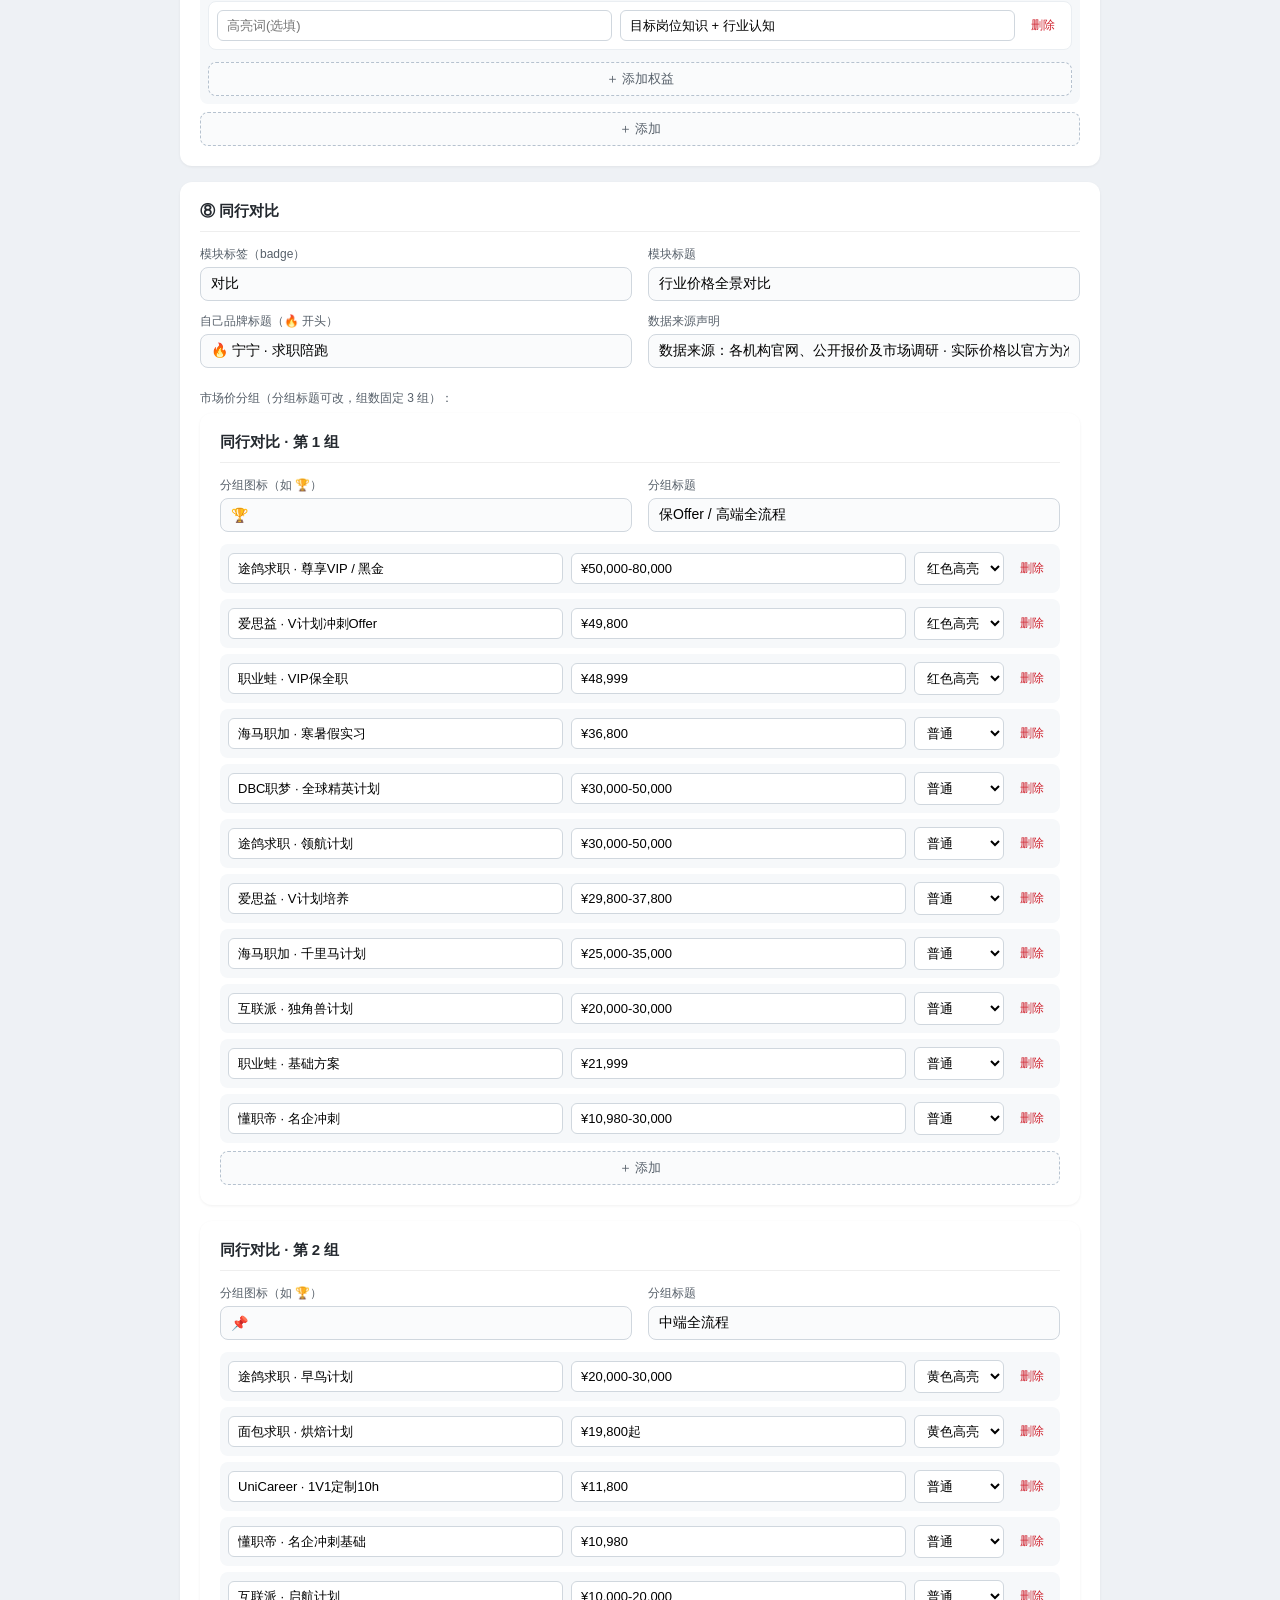
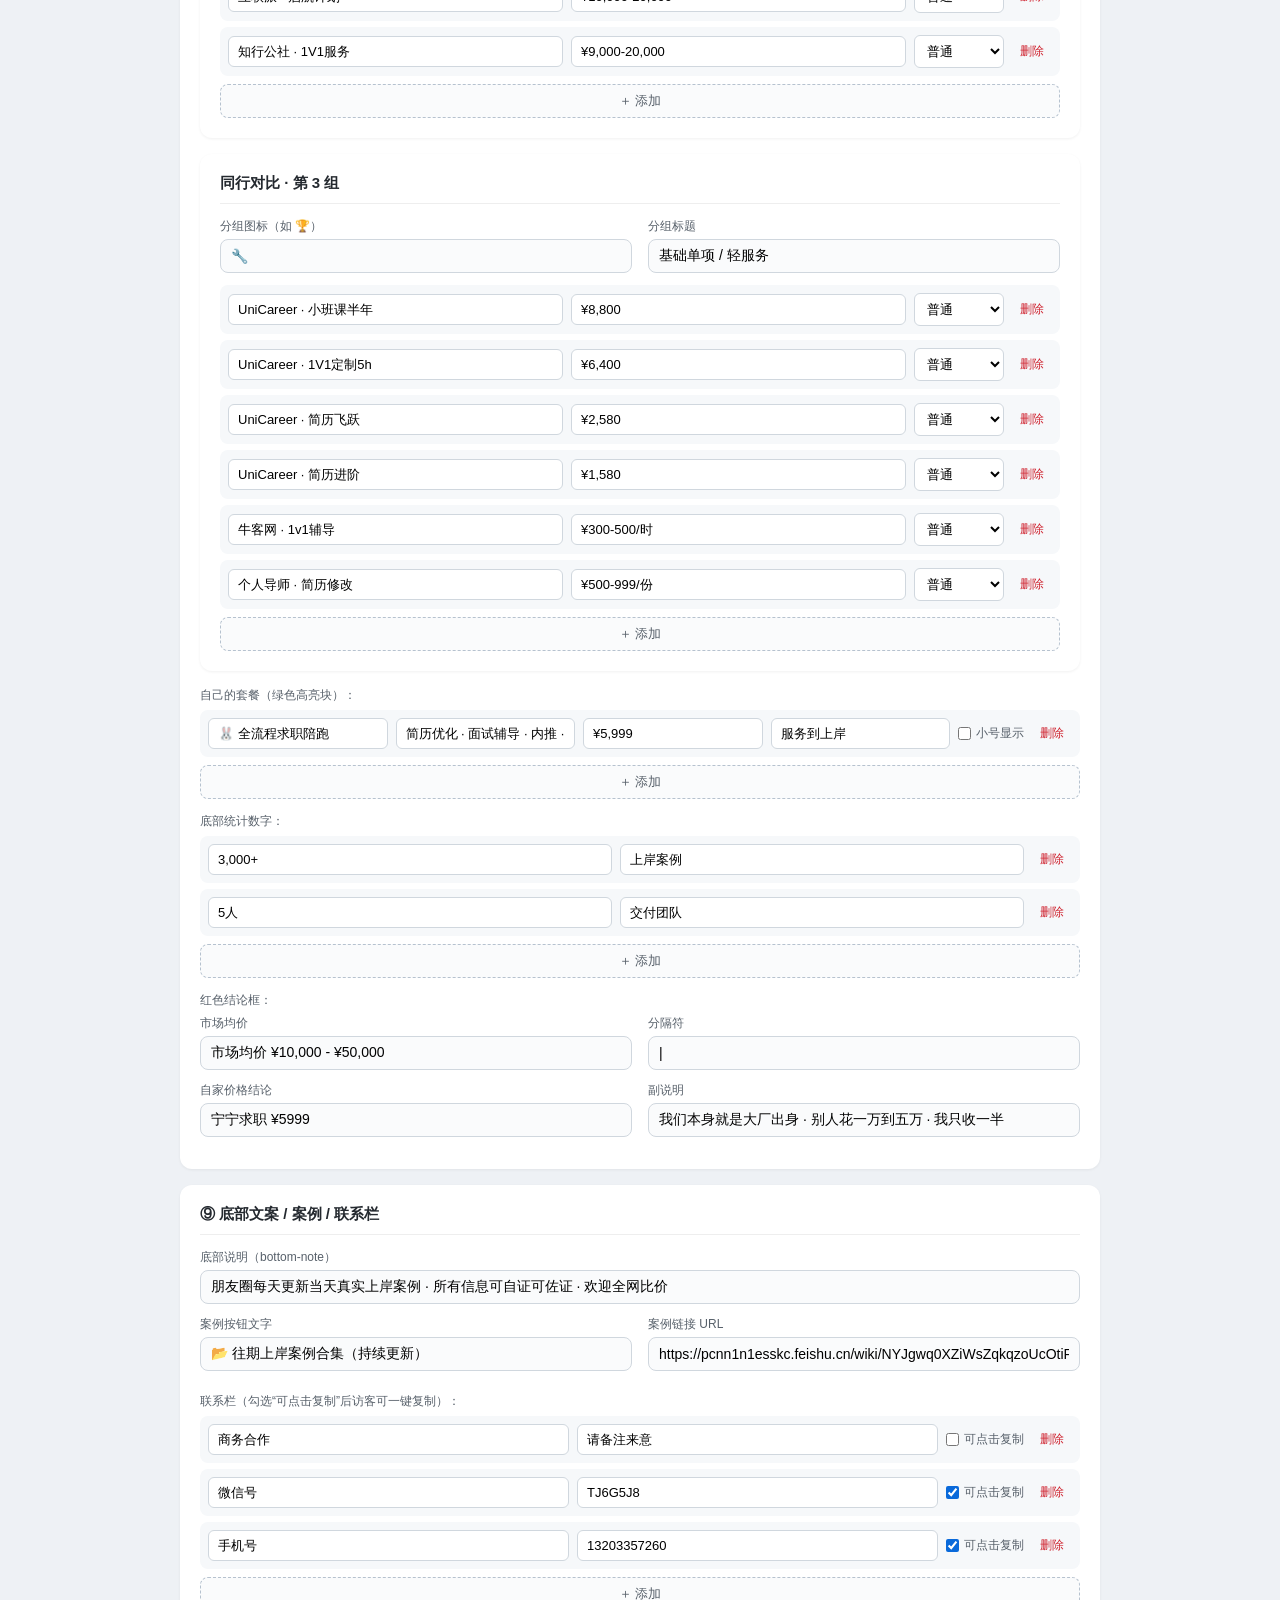
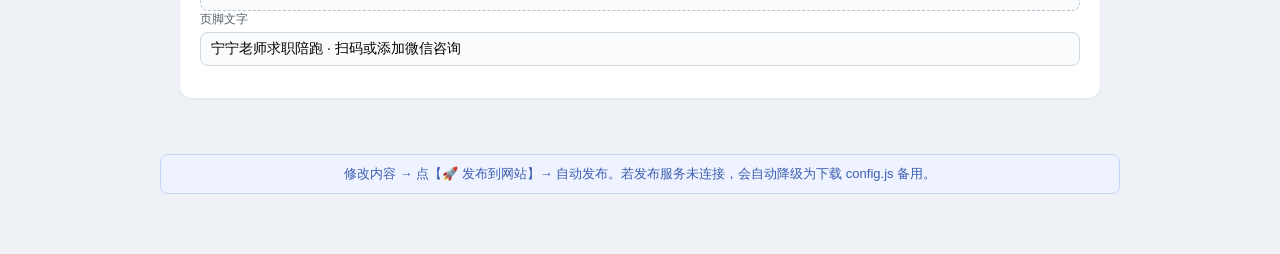
==== commit b011c674: "免费资源区：外链卡片模块（渲染/样式/admin 可视化管理/排序）" ====
--- a/admin.html
+++ b/admin.html
@@ -30,6 +30,8 @@
   .arr-item .id-tag { font-size: 11px; color: #8b949e; background: #eaeef2; padding: 3px 8px; border-radius: 5px; white-space: nowrap; }
   .arr-item .del { border: none; background: none; color: #cf222e; font-size: 12px; cursor: pointer; padding: 4px 8px; border-radius: 6px; white-space: nowrap; }
   .arr-item .del:hover { background: #ffeef0; }
+  .arr-item .sort { border: 1px solid #d0d7de; background: #fff; color: #57606a; font-size: 12px; cursor: pointer; padding: 3px 7px; border-radius: 6px; white-space: nowrap; }
+  .arr-item .sort:hover { border-color: #0969da; color: #0969da; background: #f3f8ff; }
   .arr-item .nest { width: 100%; margin-top: 6px; padding-top: 8px; border-top: 1px dashed #d0d7de; }
   .arr-item .nest .arr-item { background: #fff; border: 1px solid #eaeef2; }
   .add { width: 100%; margin-top: 2px; padding: 7px; border: 1px dashed #b6c2cf; border-radius: 8px; background: #fafbfc; color: #57606a; font-size: 13px; cursor: pointer; }
